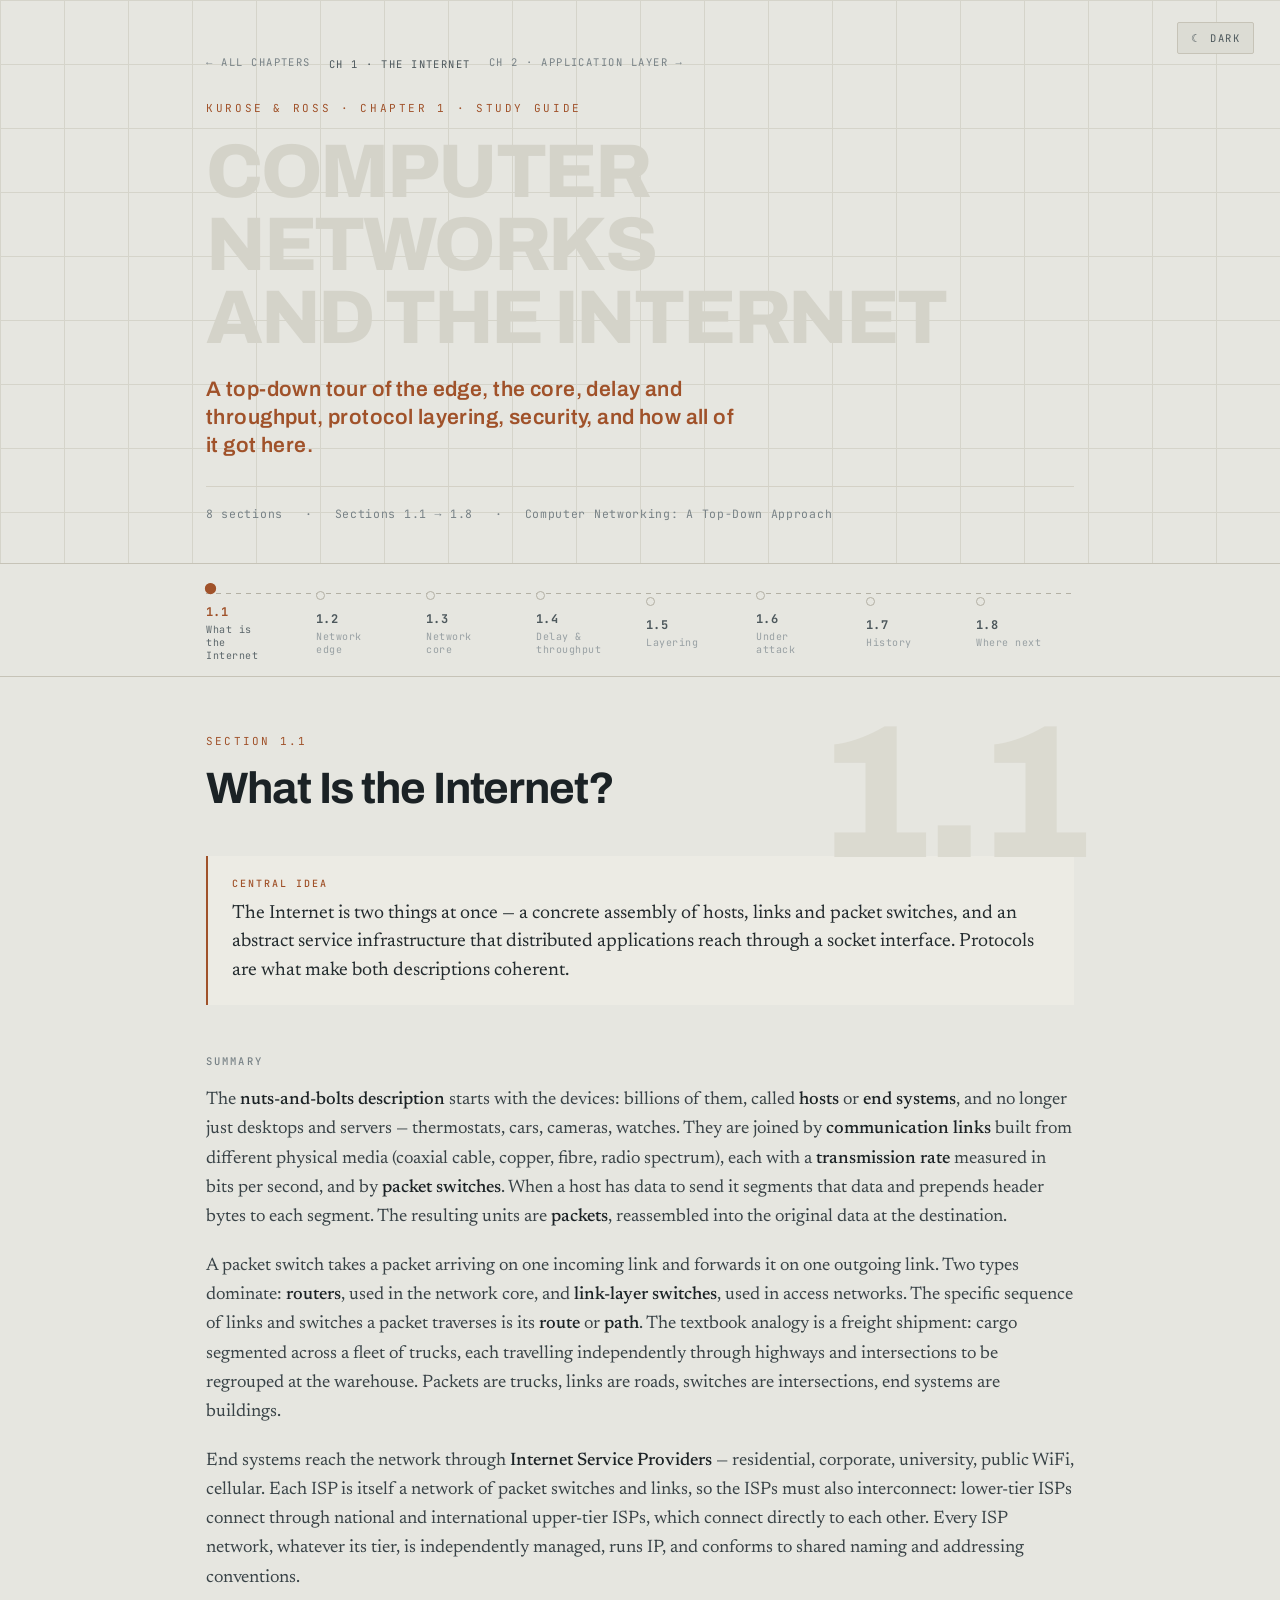
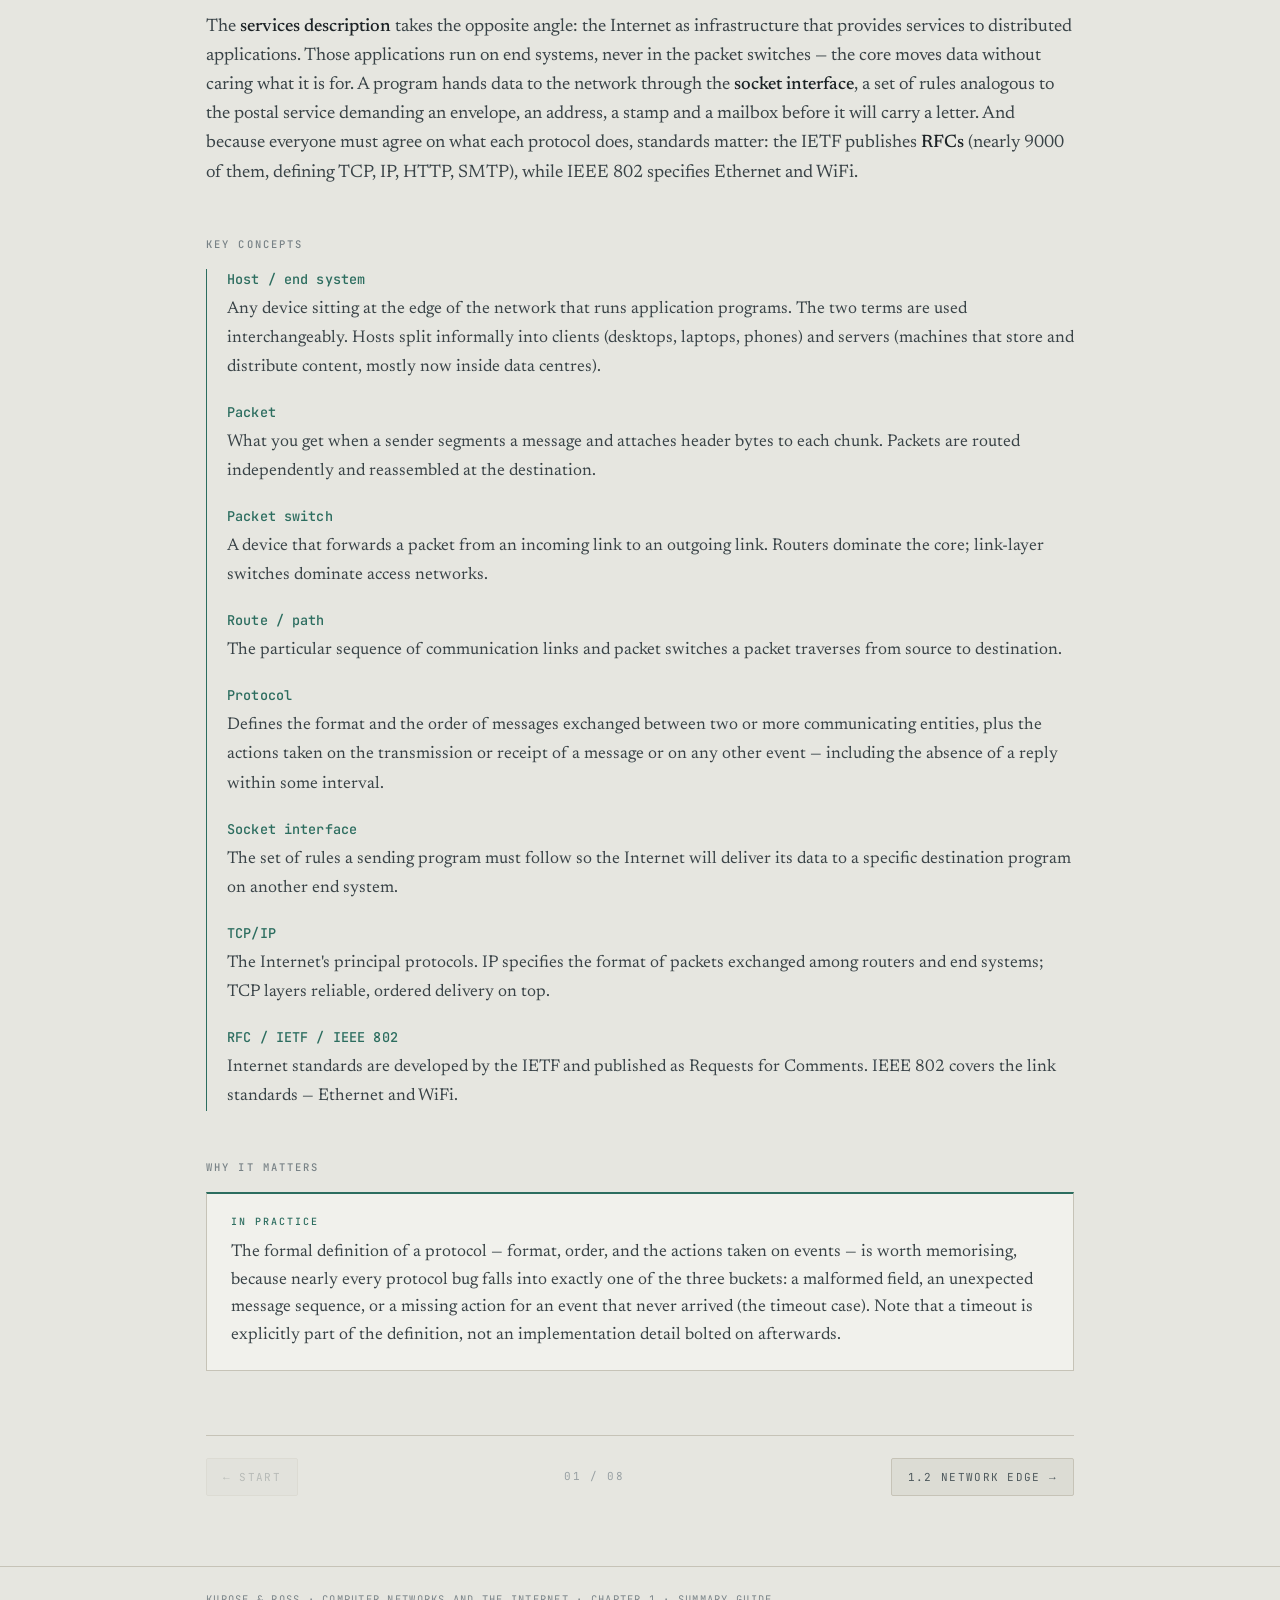
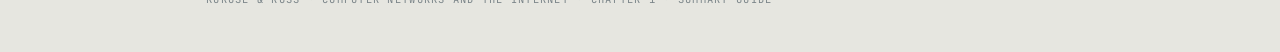
==== ch1/index.html @ cc689661 "Add Chapter 2 and turn the site into a multi-chapter guide Chapter 1 moves from the root to ch1/ and" ====
<!DOCTYPE html>
<html lang="en" data-theme="dark">
<head>
<meta charset="utf-8">
<meta name="viewport" content="width=device-width, initial-scale=1">
<title>Chapter 1 · Computer Networks and the Internet — Study Guide</title>
<meta name="description" content="An interactive study guide to Chapter 1 of Kurose &amp; Ross, Computer Networking: A Top-Down Approach. Eight sections covering the network edge, the core, delay and throughput, protocol layering, security, and the history of the Internet.">
<meta name="color-scheme" content="dark light">
<meta name="theme-color" content="#101619" media="(prefers-color-scheme: dark)">
<meta name="theme-color" content="#e6e6e0" media="(prefers-color-scheme: light)">

<!-- Social preview. URLs are absolute because scrapers require it; update them
     if the site ever moves to a different Pages URL or a custom domain. -->
<meta property="og:type" content="article">
<meta property="og:title" content="Computer Networks and the Internet — Chapter 1 Study Guide">
<meta property="og:description" content="The edge, the core, delay and throughput, protocol layering, security, and how all of it got here.">
<meta property="og:image" content="https://juan-gar.github.io/computer-networking-book/ch1/og-image.png">
<meta property="og:image:width" content="1200">
<meta property="og:image:height" content="630">
<meta property="og:url" content="https://juan-gar.github.io/computer-networking-book/ch1/">
<meta name="twitter:card" content="summary_large_image">

<link rel="icon" href="data:image/svg+xml,%3Csvg xmlns='http://www.w3.org/2000/svg' viewBox='0 0 32 32'%3E%3Crect width='32' height='32' fill='%23101619'/%3E%3Cpath d='M4 16h24' stroke='%232d3d45' stroke-width='1.5' stroke-dasharray='3 3'/%3E%3Ccircle cx='7' cy='16' r='3' fill='%23cd7f4d'/%3E%3Ccircle cx='16' cy='16' r='2.5' fill='none' stroke='%235fae9d' stroke-width='1.5'/%3E%3Ccircle cx='25' cy='16' r='2.5' fill='none' stroke='%235fae9d' stroke-width='1.5'/%3E%3C/svg%3E">

<link rel="preload" href="../fonts/archivo-latin-wght-normal.woff2" as="font" type="font/woff2" crossorigin>
<link rel="preload" href="../fonts/newsreader-latin-wght-normal.woff2" as="font" type="font/woff2" crossorigin>
<link rel="preload" href="../fonts/jetbrains-mono-latin-wght-normal.woff2" as="font" type="font/woff2" crossorigin>
<style>
/* Self-hosted variable fonts (Fontsource, SIL OFL 1.1). Latin subset, weight axis only.
   No third-party requests: the page renders fully offline. */
@font-face{
  font-family:"Archivo";
  font-style:normal;
  font-weight:100 900;
  font-display:swap;
  src:url(../fonts/archivo-latin-wght-normal.woff2) format("woff2-variations"),
      url(../fonts/archivo-latin-wght-normal.woff2) format("woff2");
  unicode-range:U+0000-00FF,U+0131,U+0152-0153,U+02BB-02BC,U+02C6,U+02DA,U+02DC,U+0304,U+0308,U+0329,U+2000-206F,U+20AC,U+2122,U+2191,U+2193,U+2212,U+2215,U+FEFF,U+FFFD;
}
@font-face{
  font-family:"Newsreader";
  font-style:normal;
  font-weight:200 800;
  font-display:swap;
  src:url(../fonts/newsreader-latin-wght-normal.woff2) format("woff2-variations"),
      url(../fonts/newsreader-latin-wght-normal.woff2) format("woff2");
  unicode-range:U+0000-00FF,U+0131,U+0152-0153,U+02BB-02BC,U+02C6,U+02DA,U+02DC,U+0304,U+0308,U+0329,U+2000-206F,U+20AC,U+2122,U+2191,U+2193,U+2212,U+2215,U+FEFF,U+FFFD;
}
@font-face{
  font-family:"JetBrains Mono";
  font-style:normal;
  font-weight:100 800;
  font-display:swap;
  src:url(../fonts/jetbrains-mono-latin-wght-normal.woff2) format("woff2-variations"),
      url(../fonts/jetbrains-mono-latin-wght-normal.woff2) format("woff2");
  unicode-range:U+0000-00FF,U+0131,U+0152-0153,U+02BB-02BC,U+02C6,U+02DA,U+02DC,U+0304,U+0308,U+0329,U+2000-206F,U+20AC,U+2122,U+2191,U+2193,U+2212,U+2215,U+FEFF,U+FFFD;
}
:root{
  --bg:#101619;
  --bg-nav:#151d21;
  --bg-nav-hover:#1a252a;
  --bg-nav-active:#1e2b31;
  --bg-card:#161f24;
  --bg-thesis:#18232a;
  --bg-code:#0c1114;
  --border-strong:#2d3d45;
  --border-main:#223038;
  --border-soft:#1b262c;
  --border-divider:#1e2a30;
  --copper:#cd7f4d;
  --copper-dim:#8a5836;
  --verdigris:#5fae9d;
  --text-primary:#e9eff1;
  --text-body:#b2bfc4;
  --text-thesis:#dbe4e7;
  --text-muted:#8b9aa0;
  --text-dim:#6b797f;
  --text-dimmer:#4e5a5f;
  --text-nav:#93a2a8;
  --text-footer:#5c696e;
  --ghost-title:#1c272d;
  --ghost-numeral:#16201f;
  --grid-line:#1a252b;
}
[data-theme="light"]{
  --bg:#e6e6e0;
  --bg-nav:#dcdcd4;
  --bg-nav-hover:#d3d3ca;
  --bg-nav-active:#cbcbc0;
  --bg-card:#f1f1ec;
  --bg-thesis:#ecebe4;
  --bg-code:#e0e0d8;
  --border-strong:#b3b0a4;
  --border-main:#c6c3b7;
  --border-soft:#d4d1c6;
  --border-divider:#cfccc1;
  --copper:#a0522a;
  --copper-dim:#b98a67;
  --verdigris:#2c6d5f;
  --text-primary:#1b2225;
  --text-body:#394347;
  --text-thesis:#232b2e;
  --text-muted:#5b666a;
  --text-dim:#788286;
  --text-dimmer:#98a0a3;
  --text-nav:#4d585c;
  --text-footer:#7b8589;
  --ghost-title:#d4d3c9;
  --ghost-numeral:#dbdad0;
  --grid-line:#d5d4ca;
}

*{box-sizing:border-box;}
html{scroll-behavior:smooth;}
body{
  margin:0;
  background:var(--bg);
  color:var(--text-body);
  font-family:"Newsreader",Georgia,serif;
  font-size:18px;
  line-height:1.62;
  -webkit-font-smoothing:antialiased;
  transition:background .25s ease,color .25s ease;
}
@media (prefers-reduced-motion:reduce){
  html{scroll-behavior:auto;}
  *{transition:none !important;animation:none !important;}
}
.wrap{max-width:920px;margin:0 auto;padding:0 26px;}

/* ---------- masthead ---------- */
.masthead{
  position:relative;
  border-bottom:1px solid var(--border-main);
  overflow:hidden;
  background-image:linear-gradient(var(--grid-line) 1px,transparent 1px),linear-gradient(90deg,var(--grid-line) 1px,transparent 1px);
  background-size:64px 64px;
}
.masthead .wrap{padding-top:54px;padding-bottom:40px;}
.eyebrow{
  font-family:"JetBrains Mono",monospace;
  font-size:11px;letter-spacing:.24em;text-transform:uppercase;
  color:var(--copper);margin:0 0 18px;
}
.mast-title{
  font-family:"Archivo",sans-serif;
  font-weight:800;
  font-size:clamp(38px,7.4vw,76px);
  line-height:.96;
  letter-spacing:-.03em;
  color:var(--ghost-title);
  margin:0;
  text-transform:uppercase;
}
.mast-title em{
  display:block;font-style:normal;color:var(--copper);
  font-size:clamp(15px,2.1vw,21px);font-weight:600;letter-spacing:.02em;
  text-transform:none;margin-top:20px;line-height:1.35;
  max-width:44ch;
}
.mast-meta{
  margin-top:26px;padding-top:18px;border-top:1px solid var(--border-soft);
  font-family:"JetBrains Mono",monospace;font-size:11.5px;letter-spacing:.06em;
  color:var(--text-dim);display:flex;flex-wrap:wrap;gap:8px 22px;
}
.theme-toggle{
  position:absolute;top:22px;right:26px;z-index:5;
  background:var(--bg-nav);border:1px solid var(--border-main);color:var(--text-nav);
  font-family:"JetBrains Mono",monospace;font-size:10.5px;letter-spacing:.14em;
  text-transform:uppercase;padding:8px 13px;cursor:pointer;border-radius:2px;
  transition:background .18s,color .18s,border-color .18s;
}
.theme-toggle:hover{background:var(--bg-nav-hover);color:var(--text-primary);border-color:var(--border-strong);}

/* ---------- chapter switcher ---------- */
.chapter-switch{
  display:flex;flex-wrap:wrap;align-items:center;gap:6px 18px;
  margin:0 0 26px;padding-right:120px; /* clear the absolutely-placed toggle */
  font-family:"JetBrains Mono",monospace;
  font-size:10.5px;letter-spacing:.14em;text-transform:uppercase;
}
.chapter-switch a{
  color:var(--text-dim);text-decoration:none;
  border-bottom:1px solid transparent;padding-bottom:2px;
  transition:color .18s,border-color .18s;
}
.chapter-switch a:hover{color:var(--verdigris);border-bottom-color:var(--verdigris);}
.chapter-switch .current{color:var(--text-nav);}

/* ---------- hop rail (signature) ---------- */
.rail-outer{
  position:sticky;top:0;z-index:20;
  background:var(--bg);
  border-bottom:1px solid var(--border-main);
}
.rail-scroll{overflow-x:auto;scrollbar-width:thin;}
.rail{
  position:relative;display:flex;gap:0;min-width:max-content;
  padding:20px 26px 14px;margin:0 auto;max-width:920px;
}
.rail::before{
  content:"";position:absolute;left:26px;right:26px;top:29px;height:1px;
  background:repeating-linear-gradient(90deg,var(--border-strong) 0 5px,transparent 5px 10px);
}
.hop{
  position:relative;background:none;border:0;padding:0 16px 0 0;margin-right:14px;
  cursor:pointer;text-align:left;font-family:"JetBrains Mono",monospace;
  color:var(--text-dim);min-width:96px;
}
.hop:last-child{margin-right:0;}
.hop .dot{
  display:block;width:9px;height:9px;border-radius:50%;
  background:var(--bg);border:1px solid var(--border-strong);
  position:relative;z-index:2;margin-bottom:11px;
  transition:background .18s,border-color .18s,transform .18s;
}
.hop .num{display:block;font-size:12px;font-weight:700;letter-spacing:.04em;color:var(--text-nav);}
.hop .lbl{display:block;font-size:10px;letter-spacing:.05em;margin-top:3px;color:var(--text-dimmer);line-height:1.3;max-width:11ch;}
.hop:hover .dot{border-color:var(--copper);}
.hop:hover .num,.hop:hover .lbl{color:var(--text-primary);}
.hop.active .dot{background:var(--copper);border-color:var(--copper);transform:scale(1.25);}
.hop.active .num{color:var(--copper);}
.hop.active .lbl{color:var(--text-muted);}
.hop:focus-visible{outline:2px solid var(--verdigris);outline-offset:4px;}

/* ---------- panels ---------- */
.panel{display:none;padding:56px 0 0;}
.panel.active{display:block;}
.sec-head{position:relative;margin-bottom:44px;}
.sec-numeral{
  position:absolute;right:-10px;top:-34px;pointer-events:none;user-select:none;
  font-family:"Archivo",sans-serif;font-weight:800;font-size:clamp(90px,17vw,190px);
  line-height:1;color:var(--ghost-numeral);letter-spacing:-.05em;z-index:0;
}
.sec-label{
  position:relative;z-index:1;
  font-family:"JetBrains Mono",monospace;font-size:11px;letter-spacing:.2em;
  text-transform:uppercase;color:var(--copper);margin:0 0 14px;
}
.sec-title{
  position:relative;z-index:1;
  font-family:"Archivo",sans-serif;font-weight:700;letter-spacing:-.025em;
  font-size:clamp(28px,4.6vw,44px);line-height:1.06;color:var(--text-primary);margin:0;
  max-width:17ch;
}

h3.block{
  font-family:"JetBrains Mono",monospace;font-size:10.5px;letter-spacing:.2em;
  text-transform:uppercase;color:var(--text-dim);margin:48px 0 16px;font-weight:500;
}
.idea{
  border-left:2px solid var(--copper);
  background:var(--bg-thesis);
  padding:20px 24px;margin:0 0 8px;
  color:var(--text-thesis);font-size:19px;line-height:1.5;
}
.idea .idea-tag{
  display:block;font-family:"JetBrains Mono",monospace;font-size:10px;
  letter-spacing:.2em;text-transform:uppercase;color:var(--copper);margin-bottom:9px;font-weight:500;
}
.summary p{margin:0 0 20px;}
.summary p:last-child{margin-bottom:0;}
.summary strong{color:var(--text-primary);font-weight:500;}

.concepts{list-style:none;margin:0;padding:0 0 0 20px;border-left:1px solid var(--verdigris);}
.concepts li{margin-bottom:20px;}
.concepts li:last-child{margin-bottom:0;}
.concepts .term{
  font-family:"JetBrains Mono",monospace;font-size:13.5px;font-weight:500;
  color:var(--verdigris);display:block;margin-bottom:4px;letter-spacing:.01em;
}
.concepts .def{color:var(--text-body);font-size:17px;line-height:1.55;}

.formulas{
  background:var(--bg-code);border:1px solid var(--border-soft);
  padding:6px 0;margin:0;
}
.formula{display:flex;flex-wrap:wrap;gap:4px 20px;align-items:baseline;padding:12px 22px;border-bottom:1px solid var(--border-divider);}
.formula:last-child{border-bottom:0;}
.formula code{
  font-family:"JetBrains Mono",monospace;font-size:14px;color:var(--copper);
  font-weight:500;white-space:nowrap;
}
.formula span{font-size:15.5px;color:var(--text-muted);line-height:1.45;}

.figures{display:grid;grid-template-columns:repeat(auto-fill,minmax(230px,1fr));gap:1px;background:var(--border-soft);border:1px solid var(--border-soft);}
.fig{background:var(--bg-card);padding:18px 20px;}
.fig .name{font-family:"Archivo",sans-serif;font-weight:600;color:var(--text-primary);font-size:17px;letter-spacing:-.01em;}
.fig .role{font-family:"JetBrains Mono",monospace;font-size:10.5px;letter-spacing:.1em;text-transform:uppercase;color:var(--copper);margin:5px 0 8px;}
.fig .note{font-size:15.5px;color:var(--text-muted);line-height:1.5;}

.practice{
  border:1px solid var(--border-main);border-top:2px solid var(--verdigris);
  background:var(--bg-card);padding:20px 24px;margin-top:8px;
}
.practice .p-tag{
  font-family:"JetBrains Mono",monospace;font-size:10px;letter-spacing:.2em;
  text-transform:uppercase;color:var(--verdigris);display:block;margin-bottom:9px;font-weight:500;
}
.practice p{margin:0;color:var(--text-body);font-size:17px;}

.roadmap{list-style:none;margin:0;padding:0;border-top:1px solid var(--border-divider);}
.roadmap li{display:flex;gap:18px;align-items:baseline;padding:13px 2px;border-bottom:1px solid var(--border-divider);}
.roadmap .ch{font-family:"JetBrains Mono",monospace;font-size:12px;color:var(--copper);font-weight:700;min-width:22px;}
.roadmap .t{color:var(--text-primary);font-size:17px;}
.roadmap .d{color:var(--text-muted);font-size:15.5px;}

/* ---------- pagination ---------- */
.pager{
  display:flex;align-items:center;justify-content:space-between;gap:14px;
  margin:64px 0 0;padding:22px 0 0;border-top:1px solid var(--border-main);
}
.pager button{
  background:var(--bg-nav);border:1px solid var(--border-main);color:var(--text-nav);
  font-family:"JetBrains Mono",monospace;font-size:11px;letter-spacing:.12em;
  text-transform:uppercase;padding:11px 16px;cursor:pointer;border-radius:2px;
  transition:background .18s,color .18s,border-color .18s;max-width:44%;text-align:left;
}
.pager button:hover:not(:disabled){background:var(--bg-nav-hover);color:var(--text-primary);border-color:var(--copper);}
.pager button:disabled{opacity:.3;cursor:not-allowed;}
.pager button:focus-visible{outline:2px solid var(--verdigris);outline-offset:3px;}
.pager .pos{font-family:"JetBrains Mono",monospace;font-size:11px;letter-spacing:.14em;color:var(--text-dimmer);white-space:nowrap;}

footer{margin-top:70px;border-top:1px solid var(--border-main);}
footer .wrap{padding-top:24px;padding-bottom:44px;}
footer p{
  font-family:"JetBrains Mono",monospace;font-size:10.5px;letter-spacing:.12em;
  color:var(--text-footer);margin:0;text-transform:uppercase;
}

@media (max-width:640px){
  body{font-size:17px;}
  .wrap{padding:0 18px;}
  .rail{padding-left:18px;padding-right:18px;}
  .rail::before{left:18px;right:18px;}
  .sec-numeral{top:-18px;right:-4px;}
  .pager{flex-wrap:wrap;}
  .pager .pos{order:3;width:100%;text-align:center;padding-top:6px;}
  .pager button{max-width:48%;}
}
</style>
</head>
<script>
// Applied before first paint so a stored light theme does not flash dark.
(function(){
  try{
    var t = localStorage.getItem("cn-theme");
    if(!t) t = (window.matchMedia && window.matchMedia("(prefers-color-scheme: light)").matches) ? "light" : "dark";
    document.documentElement.setAttribute("data-theme", t);
  }catch(e){}
})();
</script>
<body>

<header class="masthead">
  <button class="theme-toggle" id="themeBtn" aria-label="Switch colour theme">☀ Light</button>
  <div class="wrap">
    <nav class="chapter-switch" aria-label="Chapters">
      <a href="../">← All chapters</a>
      <span class="current" aria-current="page">Ch 1 · The Internet</span>
      <a href="../ch2/">Ch 2 · Application Layer →</a>
    </nav>
    <p class="eyebrow">Kurose &amp; Ross · Chapter 1 · Study guide</p>
    <h1 class="mast-title">Computer Networks<br>and the Internet
      <em>A top-down tour of the edge, the core, delay and throughput, protocol layering, security, and how all of it got here.</em>
    </h1>
    <div class="mast-meta">
      <span>8 sections</span><span>·</span><span>Sections 1.1 → 1.8</span><span>·</span><span>Computer Networking: A Top-Down Approach</span>
    </div>
  </div>
</header>

<div class="rail-outer">
  <div class="rail-scroll">
    <nav class="rail" id="rail" aria-label="Chapter sections"></nav>
  </div>
</div>

<main class="wrap" id="panels"></main>

<footer>
  <div class="wrap">
    <p>Kurose &amp; Ross · Computer Networks and the Internet · Chapter 1 · Summary guide</p>
  </div>
</footer>

<script>
const sections = [
{
  hop:"1.1", short:"What is the Internet",
  label:"Section 1.1",
  title:"What Is the Internet?",
  idea:"The Internet is two things at once — a concrete assembly of hosts, links and packet switches, and an abstract service infrastructure that distributed applications reach through a socket interface. Protocols are what make both descriptions coherent.",
  summary:[
    `The <strong>nuts-and-bolts description</strong> starts with the devices: billions of them, called <strong>hosts</strong> or <strong>end systems</strong>, and no longer just desktops and servers — thermostats, cars, cameras, watches. They are joined by <strong>communication links</strong> built from different physical media (coaxial cable, copper, fibre, radio spectrum), each with a <strong>transmission rate</strong> measured in bits per second, and by <strong>packet switches</strong>. When a host has data to send it segments that data and prepends header bytes to each segment. The resulting units are <strong>packets</strong>, reassembled into the original data at the destination.`,
    `A packet switch takes a packet arriving on one incoming link and forwards it on one outgoing link. Two types dominate: <strong>routers</strong>, used in the network core, and <strong>link-layer switches</strong>, used in access networks. The specific sequence of links and switches a packet traverses is its <strong>route</strong> or <strong>path</strong>. The textbook analogy is a freight shipment: cargo segmented across a fleet of trucks, each travelling independently through highways and intersections to be regrouped at the warehouse. Packets are trucks, links are roads, switches are intersections, end systems are buildings.`,
    `End systems reach the network through <strong>Internet Service Providers</strong> — residential, corporate, university, public WiFi, cellular. Each ISP is itself a network of packet switches and links, so the ISPs must also interconnect: lower-tier ISPs connect through national and international upper-tier ISPs, which connect directly to each other. Every ISP network, whatever its tier, is independently managed, runs IP, and conforms to shared naming and addressing conventions.`,
    `The <strong>services description</strong> takes the opposite angle: the Internet as infrastructure that provides services to distributed applications. Those applications run on end systems, never in the packet switches — the core moves data without caring what it is for. A program hands data to the network through the <strong>socket interface</strong>, a set of rules analogous to the postal service demanding an envelope, an address, a stamp and a mailbox before it will carry a letter. And because everyone must agree on what each protocol does, standards matter: the IETF publishes <strong>RFCs</strong> (nearly 9000 of them, defining TCP, IP, HTTP, SMTP), while IEEE 802 specifies Ethernet and WiFi.`
  ],
  concepts:[
    {t:"Host / end system", d:"Any device sitting at the edge of the network that runs application programs. The two terms are used interchangeably. Hosts split informally into clients (desktops, laptops, phones) and servers (machines that store and distribute content, mostly now inside data centres)."},
    {t:"Packet", d:"What you get when a sender segments a message and attaches header bytes to each chunk. Packets are routed independently and reassembled at the destination."},
    {t:"Packet switch", d:"A device that forwards a packet from an incoming link to an outgoing link. Routers dominate the core; link-layer switches dominate access networks."},
    {t:"Route / path", d:"The particular sequence of communication links and packet switches a packet traverses from source to destination."},
    {t:"Protocol", d:"Defines the format and the order of messages exchanged between two or more communicating entities, plus the actions taken on the transmission or receipt of a message or on any other event — including the absence of a reply within some interval."},
    {t:"Socket interface", d:"The set of rules a sending program must follow so the Internet will deliver its data to a specific destination program on another end system."},
    {t:"TCP/IP", d:"The Internet's principal protocols. IP specifies the format of packets exchanged among routers and end systems; TCP layers reliable, ordered delivery on top."},
    {t:"RFC / IETF / IEEE 802", d:"Internet standards are developed by the IETF and published as Requests for Comments. IEEE 802 covers the link standards — Ethernet and WiFi."}
  ],
  practice:`The formal definition of a protocol — format, order, and the actions taken on events — is worth memorising, because nearly every protocol bug falls into exactly one of the three buckets: a malformed field, an unexpected message sequence, or a missing action for an event that never arrived (the timeout case). Note that a timeout is explicitly part of the definition, not an implementation detail bolted on afterwards.`
},
{
  hop:"1.2", short:"Network edge",
  label:"Section 1.2",
  title:"The Network Edge",
  idea:"The edge is where applications live and where almost all of today's bandwidth constraint sits. Access technologies differ mainly along two axes: whether capacity is dedicated or shared, and whether upstream and downstream are symmetric.",
  summary:[
    `Hosts divide into <strong>clients</strong> and <strong>servers</strong>, and most servers now live inside <strong>data centres</strong> — tens to hundreds of thousands of commodity hosts, called blades, stacked 20 to 40 per rack and interconnected by their own internal networks. Data centres do three jobs: serve the operator's own product, act as massively parallel compute for the operator's data processing, and rent capacity to everyone else as <strong>cloud computing</strong>.`,
    `The <strong>access network</strong> is the network that physically connects an end system to its first router — the <strong>edge router</strong>. <strong>DSL</strong> reuses the existing telephone local loop: the home DSL modem talks to a <strong>DSLAM</strong> in the telco's central office, and frequency-division splits the single line into three apparent links — downstream (50 kHz–1 MHz), upstream (4–50 kHz), and ordinary voice (0–4 kHz). It is <strong>asymmetric</strong> by design, and the achievable rate falls off with distance to the central office; beyond roughly 5 to 10 miles, DSL is not an option.`,
    `<strong>Cable</strong> access reuses the cable television plant: fibre runs from the head end to neighbourhood junctions serving 500 to 5,000 homes, then coaxial cable covers the last stretch — hence <strong>hybrid fibre coax</strong>. The <strong>CMTS</strong> at the head end plays the DSLAM's role. The decisive property is that HFC is a <strong>shared broadcast medium</strong>: every downstream packet travels to every home on the segment, and the upstream channel needs a multiple-access protocol to avoid collisions. Your throughput therefore depends on what your neighbours are doing. <strong>FTTH</strong> escapes this with direct fibre, or more commonly with an active optical network (switched Ethernet) or a <strong>passive optical network</strong> — an ONT at the home, a passive splitter aggregating fewer than 100 homes, an OLT at the central office. <strong>5G fixed wireless</strong> skips outside plant altogether, beaming to a modem in the house.`,
    `In enterprises, campuses and increasingly homes, the access technology is a LAN: <strong>Ethernet</strong> over twisted pair at 100 Mbps up to tens of Gbps, and <strong>WiFi</strong> (IEEE 802.11), shared, above 100 Mbps, within tens of metres of an access point. Wide-area cellular extends that range to tens of kilometres. Underneath all of it are <strong>physical media</strong>, split into guided (twisted pair, coax, fibre — waves confined to a solid) and unguided (terrestrial and satellite radio — waves in the atmosphere and space). One economic note that explains a lot of building wiring: the labour of installing a link can cost orders of magnitude more than the cable itself, so builders lay every medium at once.`
  ],
  concepts:[
    {t:"Access network", d:"The network physically connecting an end system to the first router on the path to any other end system."},
    {t:"DSLAM / CMTS / OLT", d:"The provider-side aggregation point for DSL, cable and PON respectively — where many subscriber lines terminate and analogue or optical signals are converted back for the provider's IP network."},
    {t:"Asymmetric access", d:"Downstream and upstream rates differ, downstream being higher. True of DSL, cable and most residential access; a consequence of the assumption that homes consume more than they produce."},
    {t:"Shared broadcast medium", d:"HFC's defining characteristic: all downstream traffic reaches every home on the segment and all upstream traffic shares one channel. Aggregate rate is divided among simultaneously active users, and collisions must be coordinated away."},
    {t:"PON vs AON", d:"Two optical distribution architectures. A passive optical network splits one fibre to under 100 homes with a passive splitter (packets are replicated at the splitter). An active optical network is essentially switched Ethernet."},
    {t:"Guided vs unguided media", d:"Guided media confine the wave to a solid (fibre, twisted pair, coax). Unguided media propagate through atmosphere or space (wireless LAN, satellite)."},
    {t:"Twisted pair", d:"Two insulated copper wires spiralled to cancel interference. Category 6a reaches 10 Gbps over about 100 metres. Still the dominant high-speed LAN medium despite repeated predictions of its death."},
    {t:"Fibre optics", d:"Pulses of light, each representing a bit. Tens to hundreds of gigabits per second, immune to electromagnetic interference, very low attenuation up to 100 km, hard to tap. Optical Carrier speeds are OC-n = n × 51.8 Mbps."},
    {t:"Satellite radio", d:"Geostationary satellites sit 36,000 km up, giving a 280 ms propagation delay in each direction path. LEO satellites orbit far closer but do not stay above one spot, so continuous coverage needs many of them."}
  ],
  practice:`The 280 ms geostationary figure is the cleanest illustration of a delay you cannot engineer away — it is a distance divided by roughly the speed of light. Buffers, rates, protocols and codecs are all negotiable; propagation is not. Keep this in the front of your mind for section 1.4, where the distinction between transmission delay and propagation delay does most of the analytical work in the chapter.`
},
{
  hop:"1.3", short:"Network core",
  label:"Section 1.3",
  title:"The Network Core",
  idea:"There are exactly two ways to move data through a network of links and switches: reserve resources in advance, or share them on demand and tolerate queues. The Internet chose the second, and its entire structure — from store-and-forward routers to the tiered ISP economy — follows from that one decision.",
  summary:[
    `In <strong>packet switching</strong>, a source breaks a message into packets, each transmitted over a link at that link's full rate: a packet of L bits over a link of rate R takes L/R seconds. Most switches use <strong>store-and-forward</strong> transmission, meaning a switch must receive the entire packet before it can transmit the first bit onward. Send one packet over N links of rate R and the end-to-end time is N·L/R. Pipelining then does the rest of the work: because the source starts packet 2 while the router forwards packet 1, three packets over two links arrive at 4L/R rather than 6L/R.`,
    `Each attached link has an <strong>output buffer</strong>. If an arriving packet finds the link busy it waits, adding a <strong>queuing delay</strong> that varies with congestion; if the buffer is already full, something gets dropped — either the arriving packet or one already queued. <strong>Packet loss</strong> is not a malfunction in this design, it is the pressure-release mechanism. Forwarding itself is table-driven: each end system has a hierarchical <strong>IP address</strong>, the source writes the destination's address into the packet header, and each router looks up a portion of that address in its <strong>forwarding table</strong> to select an outbound link. The book's analogy is a driver who never uses a map, asking successive gas-station attendants for directions — each reads a finer part of the address than the last. <strong>Routing protocols</strong> populate those tables automatically.`,
    `<strong>Circuit switching</strong> takes the other path: before any data moves, the network establishes a circuit and reserves buffer space and a constant transmission rate on every link along the way, for the whole session. Implementation is either <strong>FDM</strong> (a dedicated frequency band per circuit — 4 kHz in telephone networks) or <strong>TDM</strong> (time divided into frames, each frame into slots, one slot per frame per circuit). A circuit's rate is the frame rate times the bits per slot. The trade is explicit: guaranteed rate and no queuing, paid for with setup signalling and with capacity that sits idle whenever the talker stops talking. The restaurant analogy: reservations mean a hassle before you leave home but a table on arrival.`,
    `Why packet switching wins for bursty sources is arithmetic. Take a 1 Mbps link and users who need 100 kbps while active but are only active 10 percent of the time. Circuit switching supports exactly 10 users. Packet switching supports 35, because the probability that 11 or more are simultaneously active is about 0.0004 — so 99.96 percent of the time the aggregate arrival rate is below the link rate and packets flow essentially without delay. This is <strong>statistical multiplexing</strong>: circuit switching pre-allocates regardless of demand and wastes what is unneeded, while packet switching allocates on demand among whoever actually has something to send.`,
    `Finally, the <strong>network of networks</strong>, built up in five successive approximations. Structure 1: every access ISP connects to one global transit ISP, which charges them — customer and provider. Structure 2: competitors appear, and the global transit ISPs must interconnect with each other. Structure 3: nobody actually has a presence in every city, so a regional tier appears between access ISPs and roughly a dozen <strong>tier-1 ISPs</strong> at the top (no body officially confers tier-1 status). Structure 4: add <strong>PoPs</strong> where customer ISPs connect into a provider, <strong>multi-homing</strong> to two or more providers for resilience, settlement-free <strong>peering</strong> between ISPs at the same level to keep traffic off paid upstream links, and <strong>IXPs</strong> — over 600 of them — where many ISPs peer in one building. Structure 5, today's Internet: add <strong>content-provider networks</strong> like Google's private global backbone, which peers directly with lower-tier ISPs to bypass the upper tiers entirely, and buys transit only where it must.`
  ],
  formulas:[
    {e:"d_trans = L / R", n:"Time to push a packet of L bits onto a link of rate R bits/sec."},
    {e:"d_end-to-end = N · L / R", n:"One packet over N links of equal rate R, store-and-forward, ignoring queuing, propagation and processing."},
    {e:"circuit rate = R_link / slots", n:"TDM. Example from the text: 1.536 Mbps over 24 slots gives 64 kbps per circuit, so a 640,000-bit file takes 10 s plus 500 ms of setup."}
  ],
  concepts:[
    {t:"Store-and-forward", d:"A switch must receive an entire packet before transmitting its first bit onward. This is why the end-to-end delay for one packet over N links is N·L/R rather than L/R."},
    {t:"Output buffer (output queue)", d:"Per-link storage holding packets waiting to be transmitted. The source of queuing delay, and — when full — of packet loss."},
    {t:"Forwarding table", d:"Per-router mapping from destination addresses (or address prefixes) to outbound links. Consulted on every packet."},
    {t:"Routing protocol", d:"The automated mechanism that sets forwarding tables — for example by computing shortest paths from each router to each destination."},
    {t:"Circuit switching", d:"Resources along a path are reserved for the duration of a session. Guaranteed constant rate, no queuing, at the cost of setup complexity and idle capacity."},
    {t:"FDM / TDM", d:"The two ways to implement circuits on a link. FDM gives each connection a continuous slice of the frequency spectrum; TDM gives each connection the whole link during recurring time slots."},
    {t:"Statistical multiplexing", d:"Sharing a link on demand, packet by packet, among only those users who currently have data. The reason packet switching serves three times as many bursty users as circuit switching at essentially the same performance."},
    {t:"Tier-1 ISP", d:"An ISP at the top of the hierarchy that pays no one for transit — about a dozen exist. Peering among them is settlement-free."},
    {t:"PoP / multi-homing / peering / IXP", d:"A PoP is a group of routers where customer ISPs connect into a provider. Multi-homing means connecting to two or more providers so a single provider failure is survivable. Peering is a direct, usually settlement-free connection between two ISPs at the same level. An IXP is a third-party building where many ISPs peer at once."},
    {t:"Content-provider network", d:"A private global network run by a large content operator, connecting its own data centres and peering directly into lower-tier ISPs to bypass the paid upper tiers and control delivery quality."}
  ],
  practice:`Structure 5 explains something you can measure from your own laptop: latency to a large content provider is often lower than latency to a small self-hosted service in the same city. The provider has built and peered its way directly into your access ISP; the small service still transits the hierarchy. It also explains why "where do we peer" is a business question with performance consequences, not the other way round.`
},
{
  hop:"1.4", short:"Delay & throughput",
  label:"Section 1.4",
  title:"Delay, Loss, and Throughput",
  idea:"Total delay decomposes into four terms, only one of which is variable. Throughput is set by the bottleneck link — and in today's Internet the bottleneck is usually in the access network, unless contention pushes it into the core.",
  summary:[
    `At every node a packet accumulates four delays. <strong>Processing delay</strong> covers examining the header, deciding the outbound link and checking for bit errors — microseconds or less in fast routers. <strong>Queuing delay</strong> is time spent in the output buffer waiting for earlier packets, ranging from zero to milliseconds and varying packet by packet. <strong>Transmission delay</strong>, L/R, is the time to push all the packet's bits onto the link. <strong>Propagation delay</strong>, d/s, is the time for one bit to travel the length of the link at 2–3 × 10⁸ metres per second. Their sum is the nodal delay.`,
    `The distinction that trips everyone up is transmission versus propagation. Transmission delay is a function of packet length and link rate, and has nothing to do with distance. Propagation delay is a function of distance and medium, and has nothing to do with packet length or link rate. The caravan analogy: ten cars queue at a tollbooth that services one car every 12 seconds, so pushing the whole caravan onto the road takes 2 minutes — that is transmission. Driving the 100 km to the next tollbooth at 100 km/h takes an hour — that is propagation. Change the numbers so cars travel faster than the booth can serve them, and the front of the caravan reaches the next booth before the back has left the first: exactly what happens when the leading bits of a packet arrive at the next router while the tail is still being transmitted.`,
    `Queuing delay is governed by <strong>traffic intensity</strong>, La/R — average arrival rate in packets/sec times bits per packet, over the link rate. If La/R exceeds 1, the queue grows without bound and delay heads for infinity, which gives the golden rule of traffic engineering: design so that traffic intensity stays below 1. Below 1, the arrival pattern decides. Perfectly periodic arrivals, one every L/R seconds, never queue at all. Bursty arrivals queue substantially even at the same average rate. And as intensity approaches 1, average queuing delay rises sharply rather than linearly — a small percentage increase in load produces a much larger percentage increase in delay. Because real buffers are finite, the practical outcome is not infinite delay but <strong>packet loss</strong>: an arriving packet finds a full queue and is dropped, which from the end system looks like a packet that entered the core and never emerged.`,
    `<strong>Throughput</strong> is the other headline metric: instantaneous throughput is the rate the receiver is currently getting bits; average throughput over a transfer of F bits taking T seconds is F/T. Think of bits as fluid and links as pipes — end-to-end throughput is the minimum rate across the path, the <strong>bottleneck link</strong>. For a server on a 2 Mbps uplink and a client on a 1 Mbps access link, throughput is 1 Mbps and a 32-million-bit file takes 32 seconds. Because the modern core is over-provisioned, the bottleneck is usually one of the two access links — but not always: run 10 simultaneous transfers across a shared 5 Mbps core link and each gets 500 kbps, well under both access rates. Throughput depends on the intervening traffic, not only on the path's own rates. <strong>Traceroute</strong> makes all of this visible, sending packets that expire at successive routers and reporting three round-trip times per hop; in the book's sample trace, the sudden jump between hop 7 and hop 8 is a transatlantic fibre, i.e. pure propagation delay.`
  ],
  formulas:[
    {e:"d_nodal = d_proc + d_queue + d_trans + d_prop", n:"The four components at a single node."},
    {e:"d_trans = L / R  ·  d_prop = d / s", n:"Transmission depends on packet size and link rate. Propagation depends on distance and medium. Never on each other."},
    {e:"d_end-end = N (d_proc + d_trans + d_prop)", n:"N hops, uncongested network, homogeneous links. Generalises equation 1.1 by adding processing and propagation."},
    {e:"I = L·a / R", n:"Traffic intensity. Above 1 the queue diverges. Approaching 1, average queuing delay rises non-linearly."},
    {e:"throughput = min{R₁, R₂, … , R_N}", n:"The bottleneck link rate — adjusted downward when other flows share a link."}
  ],
  concepts:[
    {t:"Processing delay", d:"Header examination, forwarding decision, error checking. Microseconds; usually negligible, but it caps a router's maximum forwarding rate."},
    {t:"Queuing delay", d:"Time in the output buffer. The only one of the four that varies from packet to packet, which is why it is characterised statistically — mean, variance, and the probability of exceeding a threshold."},
    {t:"Transmission delay", d:"L/R. The time to push a packet's bits onto the link. Independent of distance."},
    {t:"Propagation delay", d:"d/s. The time for a bit to traverse the link at close to the speed of light. Independent of packet size and link rate."},
    {t:"Traffic intensity", d:"La/R. The ratio of the average bit arrival rate to the link's transmission rate. The single number that predicts whether queuing delay will be trivial or catastrophic."},
    {t:"Packet loss", d:"What happens instead of unbounded delay, because queues are finite. The fraction of lost packets rises with traffic intensity; lost packets may be retransmitted end to end."},
    {t:"Instantaneous vs average throughput", d:"The rate right now versus F/T over the whole transfer. Some applications need a floor on the instantaneous rate; file transfers only care about the average."},
    {t:"Bottleneck link", d:"The minimum-rate link along a path, which sets end-to-end throughput. A high-rate link can still be the bottleneck if enough other flows cross it."},
    {t:"Traceroute", d:"A diagnostic that sends packets designed to expire at hop n, eliciting a reply from each router in turn. Reveals the path and the round-trip delay to every intervening router — three samples per hop."}
  ],
  practice:`The traffic-intensity curve is the formal version of something you have already watched on a dashboard: p99 latency exploding while average utilisation moves from 85 to 92 percent. That non-linearity is why capacity planning targets a utilisation level rather than saturation, and why "the link isn't full" is not evidence that queuing isn't hurting you. Note also that a lost packet and a very delayed packet are the same event seen from opposite sides of a finite buffer.`
},
{
  hop:"1.5", short:"Layering",
  label:"Section 1.5",
  title:"Protocol Layers and Their Service Models",
  idea:"Layering buys modularity: each layer implements a service by doing its own work and using only the service directly below. Encapsulation is the mechanism that makes it work — every layer treats the layer above as opaque payload.",
  summary:[
    `The airline analogy sets it up. Ticketing, baggage, gate, takeoff/landing and routing each perform an action of their own and use the service of the layer beneath. Ticketing gets you counter to counter; baggage gets an already-ticketed person and their bags check to claim; the gate layer gets them gate to gate; takeoff/landing gets them runway to runway. The payoff is that you can change how a layer works — board passengers by height instead of row — without touching anything else, provided the service it offers stays the same. Changing an implementation is a very different thing from changing a service.`,
    `The Internet protocol stack has five layers. The <strong>application layer</strong> holds network applications and their protocols — HTTP, SMTP, FTP, DNS — and its packet is a <strong>message</strong>. The <strong>transport layer</strong> carries application messages between endpoints; its packet is a <strong>segment</strong>. The <strong>network layer</strong> moves <strong>datagrams</strong> from host to host and holds IP plus the routing protocols. The <strong>link layer</strong> moves a datagram across one hop as a <strong>frame</strong>, using Ethernet, WiFi, DOCSIS or PPP as the link demands. The <strong>physical layer</strong> moves individual bits across the medium, and its protocols depend on the medium itself — one for twisted pair, another for coax, another for fibre.`,
    `Two transport protocols exist. <strong>TCP</strong> is connection-oriented and provides guaranteed delivery, flow control so a fast sender does not overrun a slow receiver, segmentation of long messages, and congestion control that throttles the source when the network is loaded. <strong>UDP</strong> is connectionless and does none of this — no reliability, no flow control, no congestion control. At the network layer, by contrast, there is exactly one protocol: every component with a network layer runs <strong>IP</strong>, which is why it is often just called the IP layer. Routing protocols vary from network to network; IP does not. Layering has costs too, and the text names them: a layer can duplicate functionality that already exists below (error recovery per link and again end to end), and a layer sometimes needs information that only another layer holds, which violates the separation the design was meant to buy.`,
    `<strong>Encapsulation</strong> is how the layers actually compose. The transport layer takes the application message M and prepends its header Ht, producing a segment. The network layer prepends Hn to that segment, producing a datagram. The link layer prepends Hl, producing a frame. At every layer, a packet is exactly two things: header fields and a payload — and the payload is the packet from the layer above. The corporate-memo analogy: the memo goes in an interoffice envelope addressed to a person and department, that envelope goes inside a postal envelope addressed to a branch office, and the receiving mailroom de-encapsulates in reverse. One structural point matters more than the rest: hosts implement all five layers, routers implement layers 1 through 3, and link-layer switches implement only 1 and 2. That is precisely why a switch cannot act on an IP address, and why the architecture's complexity concentrates at the edges.`
  ],
  concepts:[
    {t:"Service model", d:"What a layer offers to the layer above it. The interface that must stay stable when the implementation beneath changes."},
    {t:"Protocol stack", d:"The protocols of all layers taken together. In the Internet: application, transport, network, link, physical."},
    {t:"Message / segment / datagram / frame", d:"The names for a packet at the application, transport, network and link layers respectively. Using the right one tells your reader which layer you are talking about."},
    {t:"TCP", d:"Connection-oriented transport: guaranteed delivery, flow control, message segmentation, congestion control."},
    {t:"UDP", d:"Connectionless transport: no reliability, no flow control, no congestion control. A no-frills service for applications that would rather handle those themselves — or do without."},
    {t:"IP", d:"The single network-layer protocol every Internet component with a network layer must run. It defines the datagram fields and how end systems and routers act on them."},
    {t:"Encapsulation", d:"Each layer wraps the packet from above as its payload and prepends its own header. Every packet is header plus payload, all the way down."},
    {t:"Layer coverage by device", d:"Hosts implement all five layers. Routers implement layers 1 through 3. Link-layer switches implement layers 1 and 2, and recognise link addresses but not IP addresses."}
  ],
  practice:`"Hosts implement all five, routers three, switches two" is the sentence that settles most arguments about where a behaviour could possibly live. If a device has to act on a field, that field must belong to a layer the device actually implements. The chapter also names layering's failure mode honestly — duplicated functionality and layer violations — which is worth remembering before treating the model as a law rather than an engineering convenience.`
},
{
  hop:"1.6", short:"Under attack",
  label:"Section 1.6",
  title:"Networks Under Attack",
  idea:"The Internet was designed around a group of mutually trusting users on a transparent network, so security is retrofitted. Every attack class in this section exploits a default that was originally chosen for openness.",
  summary:[
    `<strong>Malware</strong> arrives alongside the traffic you asked for. Once resident on a host it can delete files, install spyware that harvests credentials and keystrokes, and send the results back over the same network. A compromised host may also be enrolled into a <strong>botnet</strong> of thousands of similar machines, used for spam distribution or as attack sources. Much modern malware is <strong>self-replicating</strong>: from each newly infected host it seeks entry into more hosts, so the infected population can grow exponentially.`,
    `<strong>Denial-of-service</strong> attacks make a host, network or piece of infrastructure unusable by legitimate users, and fall into three categories that need three different defences. A <strong>vulnerability attack</strong> sends a few well-crafted messages to a vulnerable application or operating system, stopping the service or crashing the host. <strong>Bandwidth flooding</strong> sends so many packets that the target's access link is saturated and legitimate packets never arrive. <strong>Connection flooding</strong> opens a large number of half-open or fully open TCP connections until the host is too bogged down to accept real ones.`,
    `Bandwidth flooding needs a rate of roughly R, the target's access rate. From a single source that is both hard to generate and easy to block upstream — which is exactly why <strong>DDoS</strong> exists: the attacker distributes the load across a botnet so that the aggregate approaches R while no single source looks remarkable. That makes DDoS substantially harder to detect and defend against than a single-source DoS.`,
    `Two more classes complete the picture. A <strong>packet sniffer</strong> is a passive receiver that records every packet it can hear — trivial near a wireless transmitter, and equally possible on a broadcast wired segment or from a compromised access router. Because it injects nothing, it is very hard to detect, so the defence is cryptography rather than detection. And <strong>IP spoofing</strong> exploits the fact that nothing binds the source address in a datagram to the sender: anyone can craft a packet with an arbitrary source address, content and destination, and the network will dutifully deliver it. The fix is <strong>end-point authentication</strong> — a mechanism for determining with confidence that a message really originated where it claims. The chapter is explicit about the root cause: sending a packet to any user is the default rather than a granted capability, and identity is taken at declared face value rather than authenticated.`
  ],
  concepts:[
    {t:"Malware", d:"Software that enters and infects a device over the network, then deletes data, exfiltrates private information, or enlists the host into a botnet."},
    {t:"Botnet", d:"A network of thousands of compromised devices under a single attacker's control, used for spam distribution or distributed denial-of-service."},
    {t:"Self-replicating malware", d:"Malware that, from each host it infects, seeks entry into further hosts — producing exponential spread."},
    {t:"Vulnerability attack", d:"A DoS variant: a crafted message sequence to a vulnerable application or OS that halts the service or crashes the host."},
    {t:"Bandwidth flooding", d:"A DoS variant: enough packet volume to clog the target's access link so legitimate traffic cannot get through."},
    {t:"Connection flooding", d:"A DoS variant: many half-open or open TCP connections, exhausting the host's capacity to accept legitimate ones."},
    {t:"DDoS", d:"Distributed denial of service. The attacker controls many sources so the aggregate rate reaches the damaging threshold while no single source is conspicuous or blockable."},
    {t:"Packet sniffer", d:"A passive receiver recording copies of packets in flight. Undetectable in principle because it transmits nothing; defended against with encryption."},
    {t:"IP spoofing", d:"Injecting packets with a forged source address. One of several ways a user can masquerade as another, and the reason end-point authentication is needed."}
  ],
  practice:`The three DoS categories need three unrelated mitigations — patching, absorption or scrubbing capacity, and connection-state limits. Treating "DDoS" as a single phenomenon is how organisations end up buying protection against the wrong one. The deeper point in this section is architectural rather than tactical: openness was a design default, not an oversight, and every retrofitted defence is working against that default.`
},
{
  hop:"1.7", short:"History",
  label:"Section 1.7",
  title:"A History of Computer Networking",
  idea:"Every structural property of today's Internet — packet switching, the TCP/IP split, layering, the DNS — was a specific decision made by a small group of people between 1961 and 1983.",
  summary:[
    `<strong>1961–1972.</strong> The dominant network was the telephone network, and circuit switching suited voice, which flows at a constant rate. Time-shared computers produced the opposite traffic pattern: bursts of activity separated by idle contemplation. Three groups invented packet switching independently. Leonard Kleinrock at MIT used queuing theory to demonstrate its effectiveness for bursty sources. Paul Baran at RAND pursued it for survivable military voice. Donald Davies and Roger Scantlebury developed the same ideas at the National Physical Laboratory in England. Lawrence Roberts published the ARPAnet plan; the first packet switch was installed at UCLA on Labor Day 1969, followed by SRI, UC Santa Barbara and Utah — four nodes by year's end. The first remote login crashed the SRI host after two characters, making the first message "Lo". The first host-to-host protocol was NCP; Ray Tomlinson wrote e-mail in 1972.`,
    `<strong>1972–1980.</strong> Networks multiplied and none could talk to the others: ALOHAnet in Hawaii, packet-satellite and packet-radio networks, Telenet, France's Cyclades, Tymnet, IBM's SNA. Vinton Cerf and Robert Kahn's work on interconnecting them produced the term <strong>internetting</strong>. Early TCP combined reliable in-order delivery with forwarding; the realisation that packetised voice needed an unreliable, non-flow-controlled transport drove the separation of IP out of TCP and the creation of UDP. By the end of the decade the three key protocols were conceptually in place. Meanwhile Norman Abramson's ALOHA protocol became the first multiple-access protocol, and Metcalfe and Boggs built Ethernet on that foundation to connect PCs, printers and shared disks.`,
    `<strong>1980–1990.</strong> Roughly 200 hosts became roughly 100,000. Growth came from academic networking: BITNET, CSNET, and from 1986 NSFNET, whose backbone grew from 56 kbps to 1.5 Mbps by the decade's end. On 1 January 1983 ARPAnet switched from NCP to TCP/IP in a single coordinated cutover — a flag day, with every host required to move that day. Late in the decade, host-based congestion control was added to TCP, and the DNS arrived to map human-readable names to 32-bit addresses. In parallel, France's state-sponsored Minitel put a free terminal in millions of homes, offering more than 20,000 services at its peak — a decade before most Americans had heard of the Internet.`,
    `<strong>1990s onward.</strong> ARPAnet ceased to exist, NSFNET lifted its commercial-use restrictions in 1991 and was decommissioned in 1995, and commercial ISPs took over the backbone. Tim Berners-Lee built HTML, HTTP, a server and a browser at CERN between 1989 and 1991; Mosaic and then Netscape brought a GUI to it, and by 1995 students were browsing daily. Four killer applications defined the decade — e-mail, the Web, instant messaging, and peer-to-peer file sharing — the first two from the research community, the last two from young entrepreneurs. Since 2000: broadband, fibre and 5G fixed wireless to the home enabling streaming video at scale; wireless devices overtaking wired in 2011; social networks becoming platforms in their own right; large providers building private global backbones that bypass the public Internet; and applications migrating wholesale into the cloud.`
  ],
  figures:[
    {n:"Leonard Kleinrock", r:"MIT, then UCLA", d:"Built the mathematical theory of packet switching from queuing theory in 1961–64, and supervised the first ARPAnet node in 1969."},
    {n:"Paul Baran", r:"RAND Institute", d:"Independently investigated packet switching from 1964, motivated by survivable voice communication over military networks."},
    {n:"Vinton Cerf & Robert Kahn", r:"DARPA", d:"Pioneered interconnecting dissimilar networks — the work that coined internetting and produced the architecture embodied in TCP."},
    {n:"Robert Metcalfe", r:"Xerox PARC", d:"With David Boggs, built Ethernet on top of Abramson's ALOHA multiple-access work, to connect PCs, printers and shared disks."},
    {n:"Tim Berners-Lee", r:"CERN", d:"Invented the Web between 1989 and 1991, delivering HTML, HTTP, a server and a browser — the four components together."}
  ],
  practice:`The 1983 flag day is the last time the Internet successfully changed a core protocol on a single date. Every transition since has had to be incremental and backward-compatible — IPv6 being the standing example. When you read that a protocol change has to be deployable one node at a time, this is the historical reason: the network long ago outgrew the possibility of a coordinated cutover.`
},
{
  hop:"1.8", short:"Where next",
  label:"Section 1.8",
  title:"Summary and the Road Ahead",
  idea:"The book descends the stack rather than climbing it: understand what applications need first, then examine how each layer beneath actually provides it.",
  summary:[
    `The chapter did two passes over the same territory. The first was structural: end systems and applications at the edge, access technologies and physical media, then the core, where packet switching and circuit switching were compared and the global ISP hierarchy assembled from five successive approximations. The second was analytical: the four delay components and simple quantitative models for each, traffic intensity and loss, throughput and bottleneck links, then protocol layering and service models, then security, then history.`,
    `A short list is worth carrying forward. Transmission delay depends on packet size and link rate; propagation delay depends on distance — they are independent quantities that people conflate constantly. End-to-end throughput is the bottleneck rate, adjusted downward by contention. Queuing delay is the only variable delay component and it degrades non-linearly as intensity approaches 1. Every layer's packet is header plus payload, and the payload is the layer above. Hosts implement five layers, routers three, switches two.`,
    `The remaining chapters follow the stack downward, on the reasoning that once you know what applications need, the services required to support them make sense, and only then are the implementation choices legible. Chapters 2 through 6 are the core sequence; chapters 7 and 8 take up wireless and mobility, and security, as topics that cut across all the layers.`
  ],
  roadmap:[
    {c:"2", t:"Application Layer", d:"HTTP, e-mail, DNS, video streaming, socket programming"},
    {c:"3", t:"Transport Layer", d:"Reliable transfer, TCP, UDP, congestion control"},
    {c:"4", t:"Network Layer: Data Plane", d:"Router internals, IP addressing, forwarding"},
    {c:"5", t:"Network Layer: Control Plane", d:"Routing algorithms, OSPF, BGP, SDN"},
    {c:"6", t:"The Link Layer and LANs", d:"Error detection, multiple access, Ethernet, switching, data centre networks"},
    {c:"7", t:"Wireless and Mobile Networks", d:"802.11, Bluetooth, 4G and 5G cellular, mobility management"},
    {c:"8", t:"Security in Computer Networks", d:"Cryptography, integrity, authentication, securing TCP/IP"}
  ],
  practice:`If you read only one section again before moving to chapter 2, make it 1.4. Delay, loss and throughput are the vocabulary the rest of the book uses to justify every design decision — TCP's congestion control, router buffer sizing, streaming's adaptive bitrate logic all get argued in exactly these terms.`
}
];

const rail = document.getElementById("rail");
const panels = document.getElementById("panels");
let current = 0;

sections.forEach((s, i) => {
  const b = document.createElement("button");
  b.className = "hop";
  b.type = "button";
  b.innerHTML = `<span class="dot"></span><span class="num">${s.hop}</span><span class="lbl">${s.short}</span>`;
  b.addEventListener("click", () => goTo(i));
  rail.appendChild(b);

  const p = document.createElement("section");
  p.className = "panel";

  let html = `
    <div class="sec-head">
      <div class="sec-numeral" aria-hidden="true">${s.hop}</div>
      <p class="sec-label">${s.label}</p>
      <h2 class="sec-title">${s.title}</h2>
    </div>
    <div class="idea"><span class="idea-tag">Central idea</span>${s.idea}</div>
    <h3 class="block">Summary</h3>
    <div class="summary">${s.summary.map(x => `<p>${x}</p>`).join("")}</div>`;

  if (s.formulas) {
    html += `<h3 class="block">Formulas worth keeping</h3>
      <div class="formulas">${s.formulas.map(f => `<div class="formula"><code>${f.e}</code><span>${f.n}</span></div>`).join("")}</div>`;
  }
  if (s.concepts) {
    html += `<h3 class="block">Key concepts</h3>
      <ul class="concepts">${s.concepts.map(c => `<li><span class="term">${c.t}</span><span class="def">${c.d}</span></li>`).join("")}</ul>`;
  }
  if (s.figures) {
    html += `<h3 class="block">Key figures</h3>
      <div class="figures">${s.figures.map(f => `<div class="fig"><div class="name">${f.n}</div><div class="role">${f.r}</div><div class="note">${f.d}</div></div>`).join("")}</div>`;
  }
  if (s.roadmap) {
    html += `<h3 class="block">The rest of the book</h3>
      <ul class="roadmap">${s.roadmap.map(r => `<li><span class="ch">${r.c}</span><span><span class="t">${r.t}</span> — <span class="d">${r.d}</span></span></li>`).join("")}</ul>`;
  }
  if (s.practice) {
    html += `<h3 class="block">Why it matters</h3>
      <div class="practice"><span class="p-tag">In practice</span><p>${s.practice}</p></div>`;
  }

  html += `
    <div class="pager">
      <button type="button" data-dir="-1">← ${i > 0 ? sections[i-1].hop + " " + sections[i-1].short : "Start"}</button>
      <span class="pos">${String(i+1).padStart(2,"0")} / ${String(sections.length).padStart(2,"0")}</span>
      <button type="button" data-dir="1">${i < sections.length-1 ? sections[i+1].hop + " " + sections[i+1].short : "End"} →</button>
    </div>`;

  p.innerHTML = html;
  p.querySelectorAll(".pager button").forEach(btn => {
    const dir = parseInt(btn.dataset.dir, 10);
    if ((i === 0 && dir === -1) || (i === sections.length-1 && dir === 1)) btn.disabled = true;
    btn.addEventListener("click", () => goTo(i + dir));
  });
  panels.appendChild(p);
});

const hopBtns = rail.querySelectorAll(".hop");
const panelEls = panels.querySelectorAll(".panel");

function goTo(idx){
  if (idx < 0 || idx >= sections.length) return;
  current = idx;
  hopBtns.forEach((b,i) => b.classList.toggle("active", i === idx));
  panelEls.forEach((p,i) => p.classList.toggle("active", i === idx));
  hopBtns[idx].scrollIntoView({block:"nearest", inline:"center", behavior:"smooth"});
  window.scrollTo({top:0, behavior:"smooth"});
}

document.addEventListener("keydown", e => {
  if (e.target.tagName === "INPUT" || e.target.tagName === "TEXTAREA") return;
  if (e.key === "ArrowRight") goTo(current + 1);
  if (e.key === "ArrowLeft") goTo(current - 1);
});

const THEME_KEY = "cn-theme";
const themeBtn = document.getElementById("themeBtn");
let isDark = true;

function readStoredTheme(){
  try { return localStorage.getItem(THEME_KEY); } catch (e) { return null; }
}
function storeTheme(v){
  try { localStorage.setItem(THEME_KEY, v); } catch (e) { /* private mode: ignore */ }
}
function applyTheme(dark){
  isDark = dark;
  document.documentElement.setAttribute("data-theme", dark ? "dark" : "light");
  themeBtn.textContent = dark ? "☀ Light" : "☾ Dark";
  themeBtn.setAttribute("aria-pressed", String(!dark));
}

// Stored choice wins; otherwise follow the OS preference; otherwise dark.
const stored = readStoredTheme();
const prefersLight = window.matchMedia && window.matchMedia("(prefers-color-scheme: light)").matches;
applyTheme(stored ? stored === "dark" : !prefersLight);

themeBtn.addEventListener("click", () => {
  applyTheme(!isDark);
  storeTheme(isDark ? "dark" : "light");
});

goTo(0);
</script>
</body>
</html>
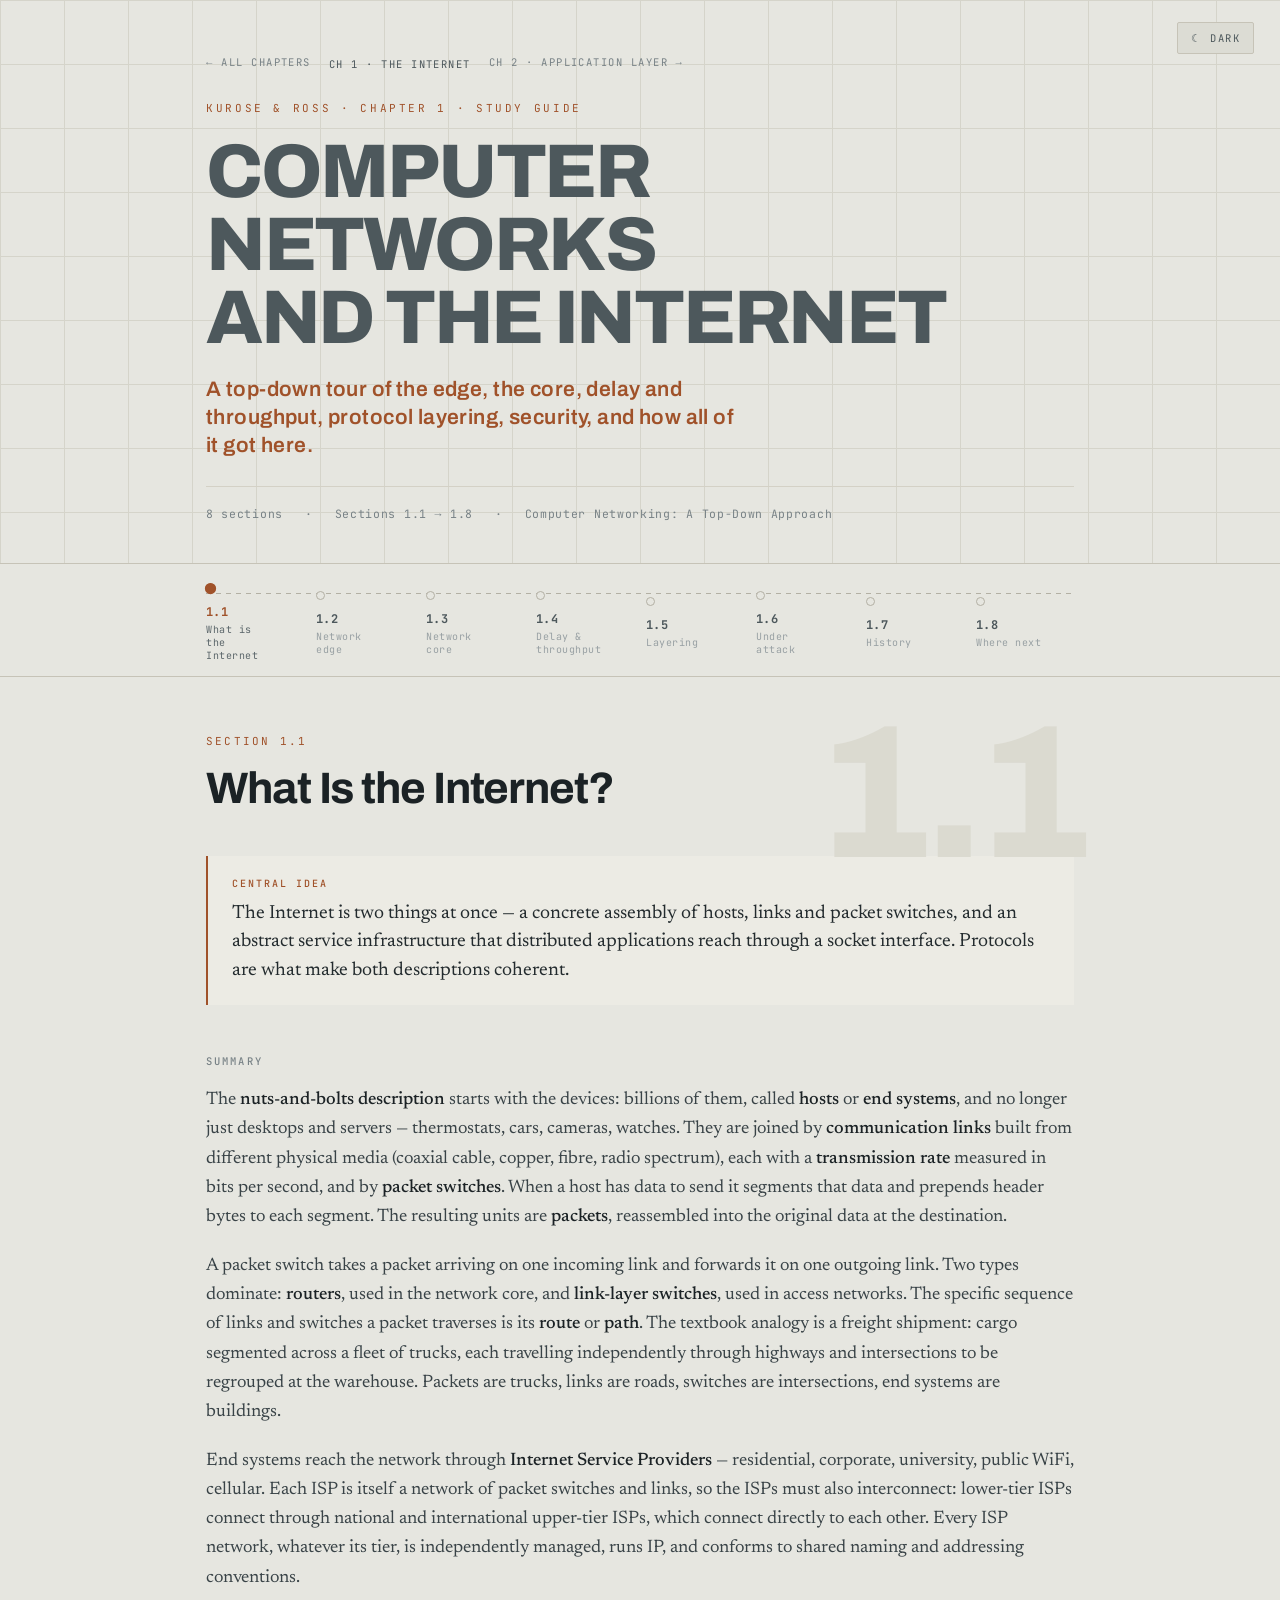
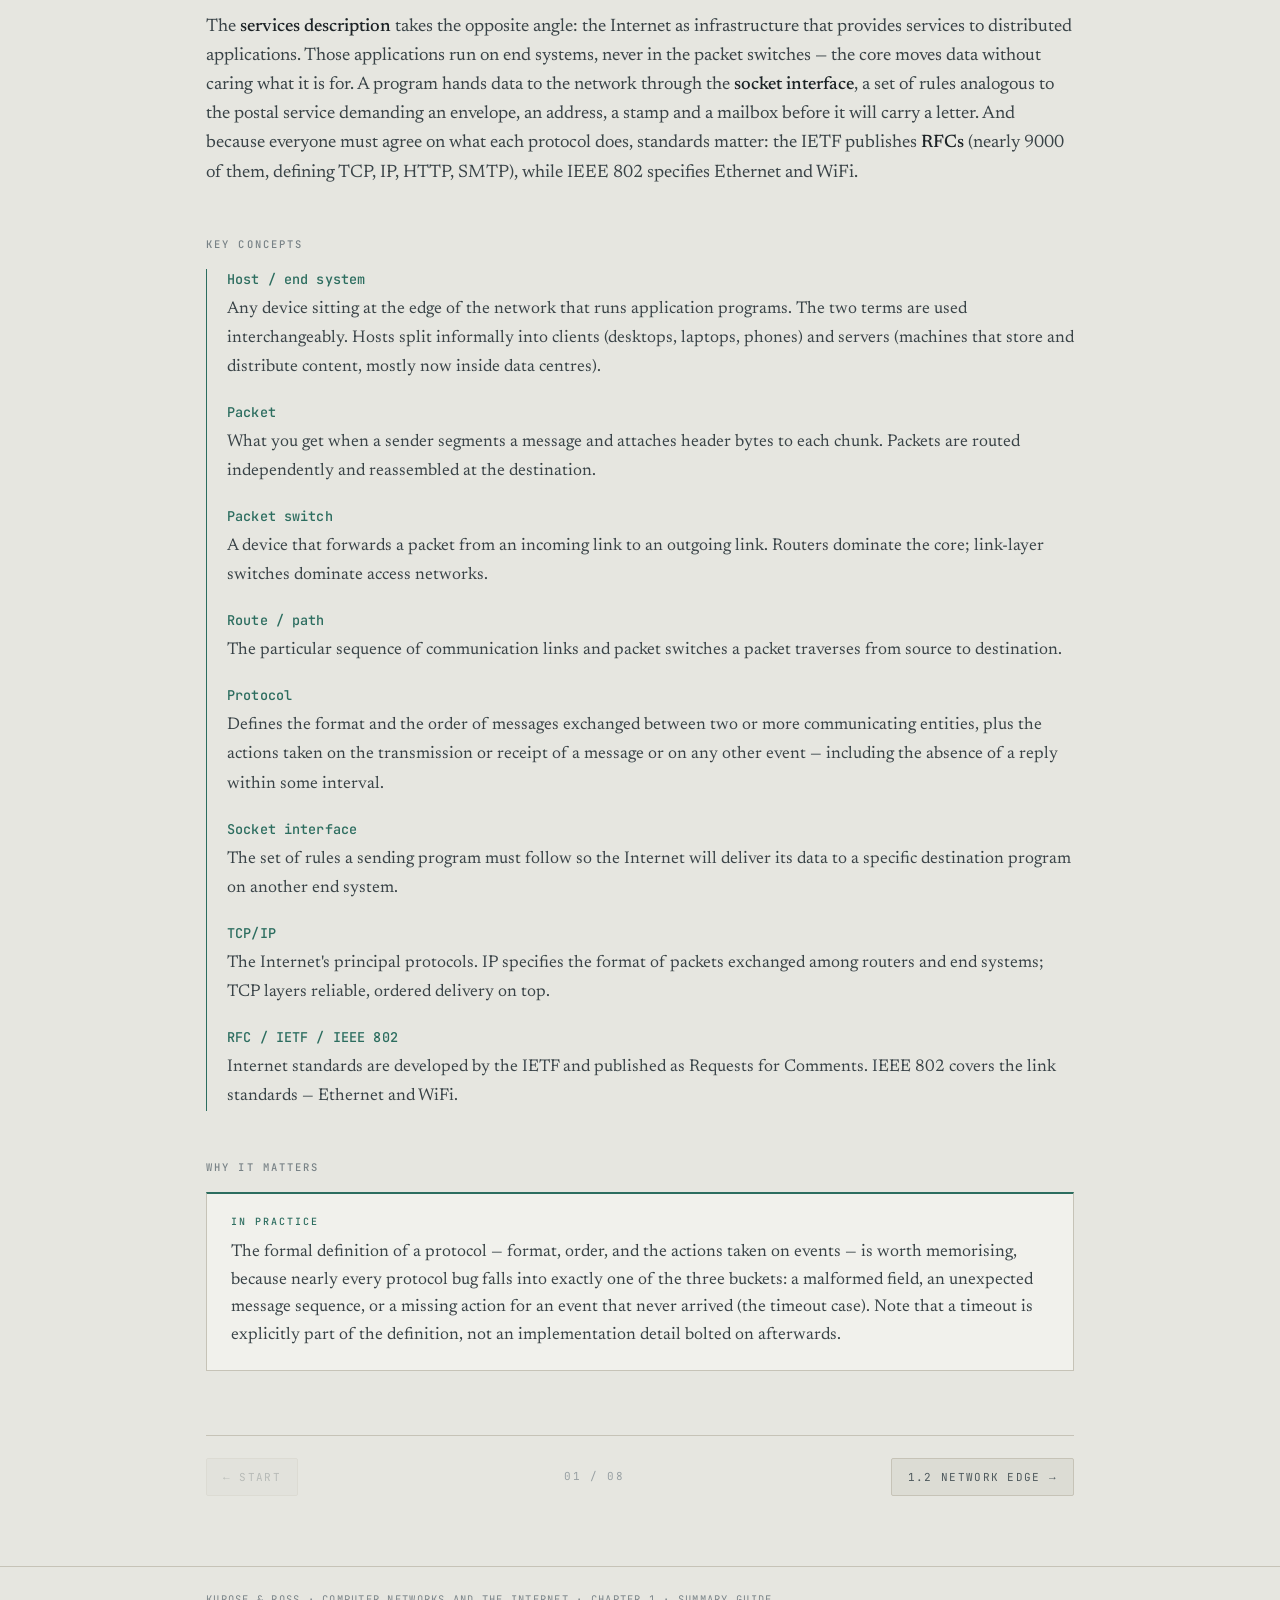
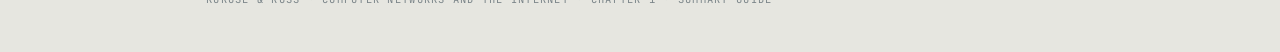
==== commit c2631ae9: "Make the masthead heroes legible The ghost titles sat at 1.20:1 against the background in both theme" ====
--- a/ch1/index.html
+++ b/ch1/index.html
@@ -78,7 +78,7 @@
   --text-dimmer:#4e5a5f;
   --text-nav:#93a2a8;
   --text-footer:#5c696e;
-  --ghost-title:#1c272d;
+  --ghost-title:#93a2a8;
   --ghost-numeral:#16201f;
   --grid-line:#1a252b;
 }
@@ -105,7 +105,7 @@
   --text-dimmer:#98a0a3;
   --text-nav:#4d585c;
   --text-footer:#7b8589;
-  --ghost-title:#d4d3c9;
+  --ghost-title:#4d585c;
   --ghost-numeral:#dbdad0;
   --grid-line:#d5d4ca;
 }
